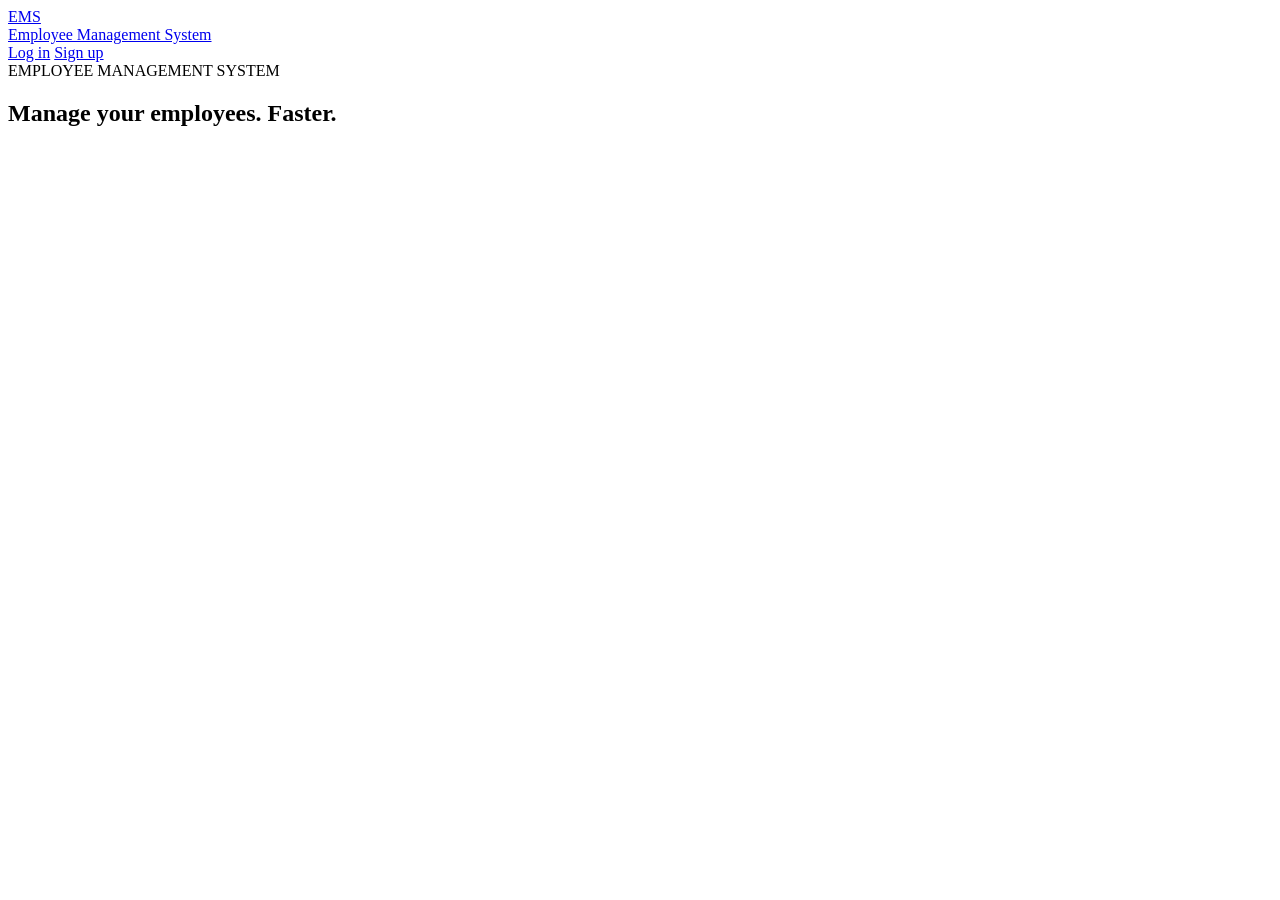
==== index.html @ 59669520 "Refactor HTML files to improve structure and readability" ====
<!doctype html>
<html lang="en">
  <head>
    <meta charset="UTF-8" />
    <meta name="viewport" content="width=device-width, initial-scale=1.0" />
    <title>EMS | Employee Management System</title>
    <link rel="stylesheet" href="assets/global.css" />
    <link rel="stylesheet" href="assets/landing.css" />
  </head>
  <body>
    <header class="top-nav" role="banner">
      <div class="nav-inner">
        <a class="brand" href="index.html" aria-label="I-PIPES home">
          <div class="brand-title">EMS</div>
          <div class="brand-subtitle">Employee Management System</div>
        </a>
        <nav class="nav-actions" aria-label="Primary actions">
          <a class="btn btn-secondary" href="login/index.html">Log in</a>
          <a class="btn btn-primary" href="signup/index.html">Sign up</a>
        </nav>
      </div>
    </header>
    <main class="page">
      <section class="hero" aria-label="Hero">
        <div class="hero-inner">
          <div class="hero-content">
            <div class="kicker">EMPLOYEE MANAGEMENT SYSTEM</div>
            <h1>Manage your employees. Faster.</h1>
          </div>
        </div>
      </section>
    </main>
  </body>
</html>
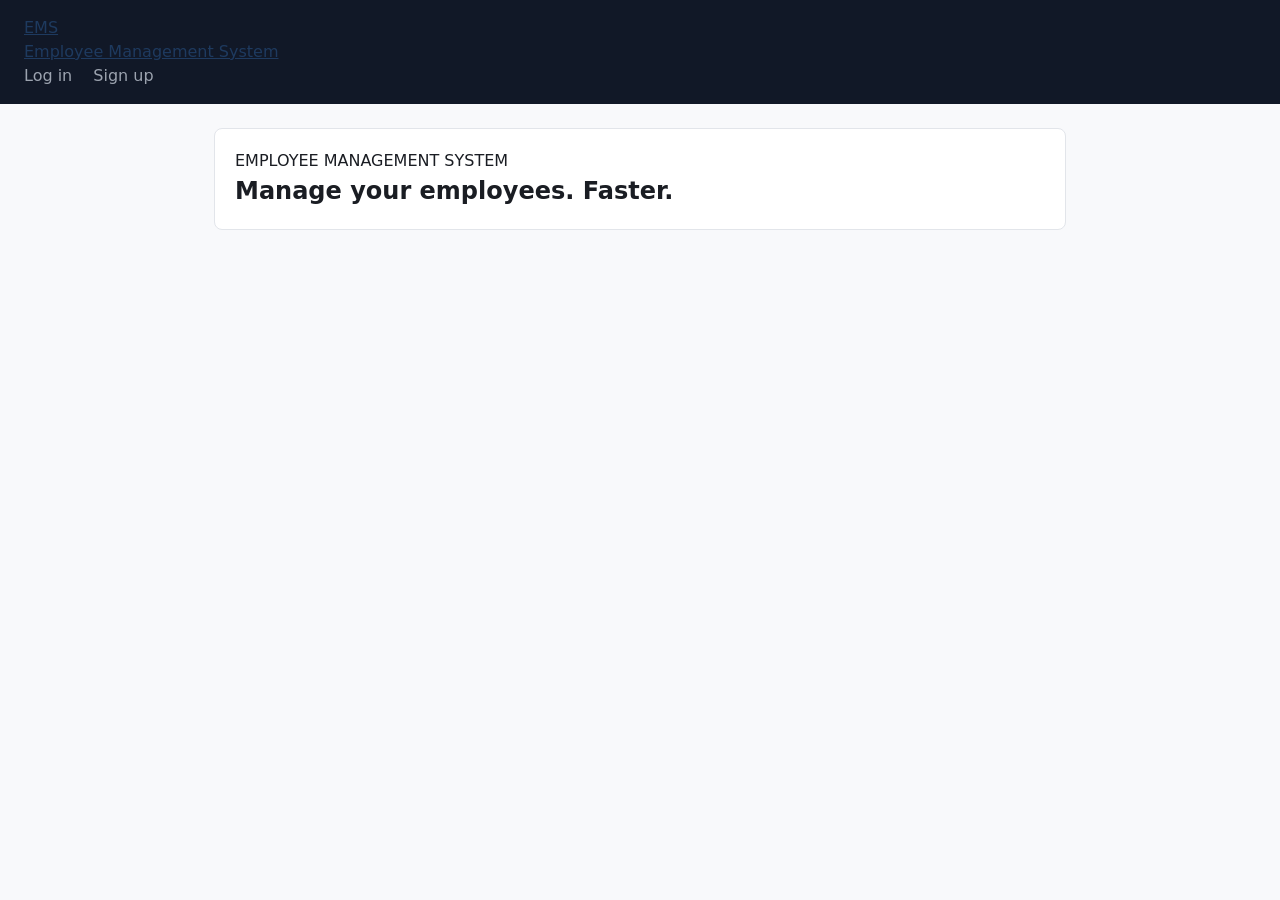
==== commit bce8ed6e: "Update index.html to change stylesheet links and navigation paths; remove unused login.html file" ====
--- a/index.html
+++ b/index.html
@@ -4,8 +4,7 @@
     <meta charset="UTF-8" />
     <meta name="viewport" content="width=device-width, initial-scale=1.0" />
     <title>EMS | Employee Management System</title>
-    <link rel="stylesheet" href="assets/global.css" />
-    <link rel="stylesheet" href="assets/landing.css" />
+    <link rel="stylesheet" href="css/style.css">
   </head>
   <body>
     <header class="top-nav" role="banner">
@@ -15,8 +14,8 @@
           <div class="brand-subtitle">Employee Management System</div>
         </a>
         <nav class="nav-actions" aria-label="Primary actions">
-          <a class="btn btn-secondary" href="login/index.html">Log in</a>
-          <a class="btn btn-primary" href="signup/index.html">Sign up</a>
+          <a class="btn btn-secondary" href="pages/login.html">Log in</a>
+          <a class="btn btn-primary" href="pages/signup.html">Sign up</a>
         </nav>
       </div>
     </header>
--- a/css/style.css
+++ b/css/style.css
@@ -0,0 +1,282 @@
+/* ---------- Reset & base ---------- */
+*, *::before, *::after {
+    box-sizing: border-box;
+    margin: 0;
+    padding: 0;
+  }
+  
+  body {
+    font-family: system-ui, -apple-system, "Segoe UI", sans-serif;
+    color: #1a1d23;
+    background: #f8f9fb;
+    line-height: 1.5;
+  }
+  
+  a {
+    color: #1e3a5f;
+  }
+  
+  /* ---------- Header / nav ---------- */
+  header {
+    display: flex;
+    align-items: center;
+    gap: 2rem;
+    padding: 1rem 1.5rem;
+    background: #111827;
+    color: #fff;
+  }
+  
+  header h1 {
+    font-size: 1.1rem;
+  }
+  
+  header nav a {
+    color: #9ca3af;
+    text-decoration: none;
+    margin-right: 1rem;
+  }
+  
+  header nav a:hover {
+    color: #fff;
+  }
+  
+  /* ---------- Layout ---------- */
+  main {
+    max-width: 900px;
+    margin: 0 auto;
+    padding: 1.5rem;
+  }
+  
+  main > a {
+    display: inline-block;
+    margin-bottom: 1rem;
+    text-decoration: none;
+  }
+  
+  /* ---------- Buttons ---------- */
+  button {
+    font: inherit;
+    cursor: pointer;
+    border: 1px solid #1e3a5f;
+    background: #1e3a5f;
+    color: #fff;
+    padding: 0.5rem 1rem;
+    border-radius: 6px;
+  }
+  
+  button:hover {
+    background: #152a45;
+  }
+  
+  button.secondary {
+    background: #fff;
+    color: #1a1d23;
+    border-color: #e2e5ea;
+  }
+  
+  button.secondary:hover {
+    background: #f3f4f6;
+  }
+  
+  button.danger {
+    background: #dc2626;
+    border-color: #dc2626;
+  }
+  
+  button.danger:hover {
+    background: #b91c1c;
+  }
+  
+  /* ---------- Forms ---------- */
+  label {
+    display: block;
+    font-size: 0.875rem;
+    font-weight: 600;
+    margin-top: 0.75rem;
+    margin-bottom: 0.25rem;
+  }
+  
+  input, select {
+    font: inherit;
+    width: 100%;
+    padding: 0.5rem;
+    border: 1px solid #e2e5ea;
+    border-radius: 6px;
+  }
+  
+  input:focus, select:focus {
+    outline: 2px solid #1e3a5f;
+    outline-offset: 1px;
+  }
+  
+  input.error, select.error {
+    border-color: #dc2626;
+  }
+  
+  .field-error {
+    display: block;
+    color: #dc2626;
+    font-size: 0.8rem;
+    min-height: 1.1em;
+  }
+  
+  /* ---------- Dashboard stats ---------- */
+  #stats {
+    display: grid;
+    grid-template-columns: repeat(auto-fit, minmax(150px, 1fr));
+    gap: 1rem;
+    margin: 1.5rem 0;
+  }
+  
+  .stat-card {
+    background: #fff;
+    border: 1px solid #e2e5ea;
+    border-radius: 8px;
+    padding: 1rem;
+  }
+  
+  .stat-label {
+    font-size: 0.8rem;
+    color: #6b7280;
+  }
+  
+  .stat-value {
+    font-size: 1.75rem;
+    font-weight: 600;
+  }
+  
+  #recent-list {
+    list-style: none;
+  }
+  
+  #recent-list li {
+    display: flex;
+    justify-content: space-between;
+    padding: 0.6rem 0;
+    border-bottom: 1px solid #eef0f3;
+  }
+  
+  #recent-list a {
+    text-decoration: none;
+    font-weight: 500;
+  }
+  
+  /* ---------- Employees page ---------- */
+  .page-header {
+    display: flex;
+    justify-content: space-between;
+    align-items: center;
+    margin-bottom: 1rem;
+  }
+  
+  #search-input {
+    margin-bottom: 1rem;
+    max-width: 300px;
+  }
+  
+  table {
+    width: 100%;
+    border-collapse: collapse;
+    background: #fff;
+  }
+  
+  th, td {
+    text-align: left;
+    padding: 0.6rem 0.75rem;
+    border-bottom: 1px solid #eef0f3;
+    font-size: 0.9rem;
+  }
+  
+  th {
+    color: #6b7280;
+    font-weight: 600;
+    font-size: 0.8rem;
+    text-transform: uppercase;
+  }
+  
+  td .actions button {
+    padding: 0.25rem 0.6rem;
+    font-size: 0.8rem;
+    margin-right: 0.25rem;
+  }
+  
+  .badge {
+    display: inline-block;
+    padding: 0.15rem 0.55rem;
+    border-radius: 999px;
+    font-size: 0.75rem;
+    font-weight: 600;
+  }
+  
+  .badge--active { background: #ecfdf5; color: #059669; }
+  .badge--leave { background: #fffbeb; color: #d97706; }
+  .badge--terminated { background: #fef2f2; color: #dc2626; }
+  
+  /* ---------- Modal (dialog element) ---------- */
+  dialog {
+    border: none;
+    border-radius: 10px;
+    padding: 1.5rem;
+    width: 90%;
+    max-width: 420px;
+  }
+  
+  dialog::backdrop {
+    background: rgba(0, 0, 0, 0.4);
+  }
+  
+  .modal-actions {
+    display: flex;
+    justify-content: flex-end;
+    gap: 0.5rem;
+    margin-top: 1.25rem;
+  }
+  
+  /* ---------- Employee details ---------- */
+  #profile-content {
+    background: #fff;
+    border: 1px solid #e2e5ea;
+    border-radius: 8px;
+    padding: 1.5rem;
+  }
+  
+  .profile-name {
+    font-size: 1.3rem;
+    margin-bottom: 0.25rem;
+  }
+  
+  .detail-grid {
+    display: grid;
+    grid-template-columns: repeat(auto-fit, minmax(180px, 1fr));
+    gap: 1rem;
+    margin: 1rem 0;
+  }
+  
+  .detail-label {
+    font-size: 0.75rem;
+    color: #6b7280;
+  }
+  
+  .profile-actions {
+    display: flex;
+    gap: 0.5rem;
+    margin-top: 1rem;
+  }
+  
+  /* ---------- Settings ---------- */
+  main section {
+    background: #fff;
+    border: 1px solid #e2e5ea;
+    border-radius: 8px;
+    padding: 1.25rem;
+    margin-bottom: 1rem;
+  }
+  
+  main section h3 {
+    margin-bottom: 0.5rem;
+  }
+  
+  main section p {
+    margin-bottom: 0.75rem;
+    color: #4b5563;
+  }
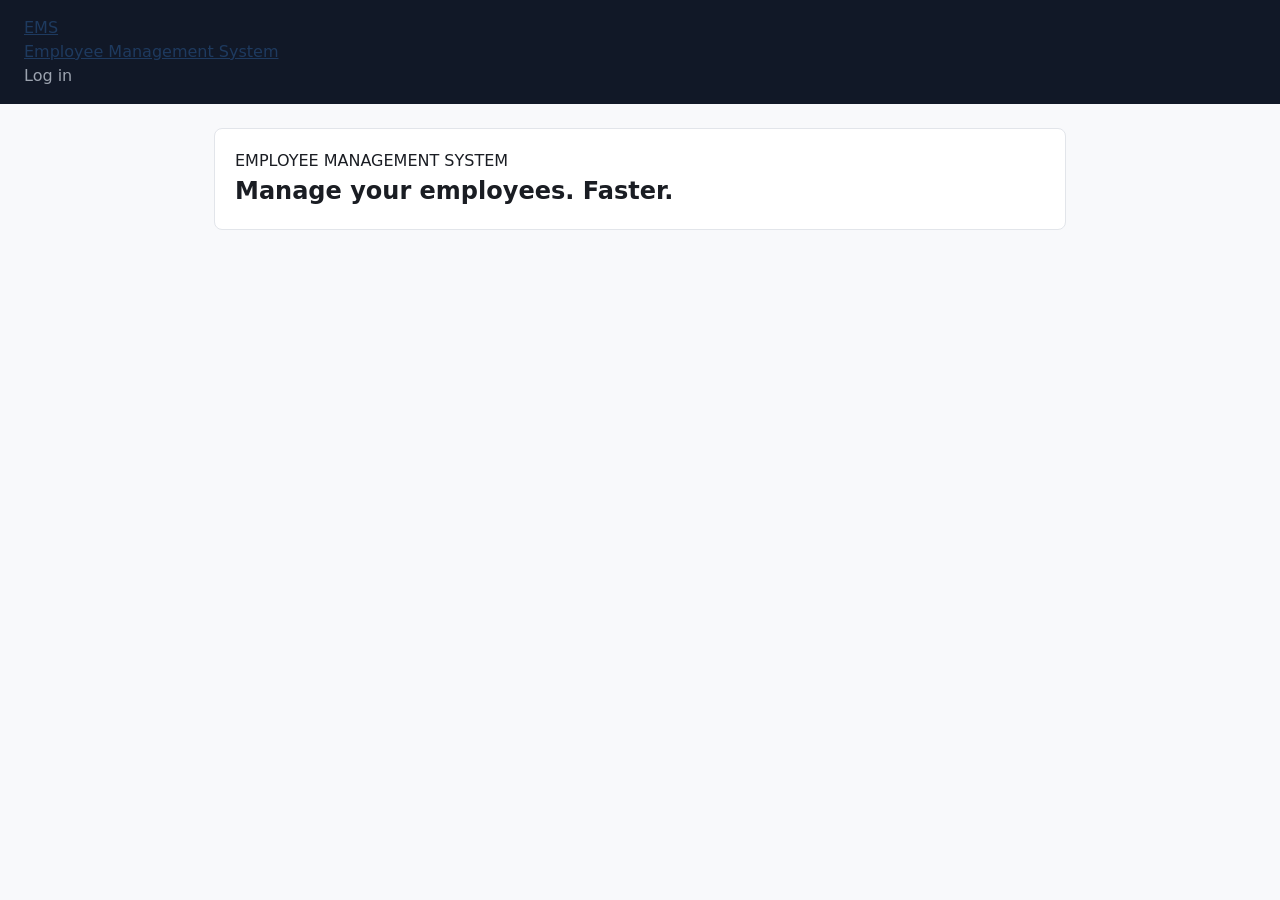
==== commit 74673636: "Update index.html to reflect brand name change and adjust login.html stylesheet path for correct rel" ====
--- a/index.html
+++ b/index.html
@@ -9,13 +9,12 @@
   <body>
     <header class="top-nav" role="banner">
       <div class="nav-inner">
-        <a class="brand" href="index.html" aria-label="I-PIPES home">
+        <a class="brand" href="index.html" aria-label="EMS home">
           <div class="brand-title">EMS</div>
           <div class="brand-subtitle">Employee Management System</div>
         </a>
         <nav class="nav-actions" aria-label="Primary actions">
           <a class="btn btn-secondary" href="pages/login.html">Log in</a>
-          <a class="btn btn-primary" href="pages/signup.html">Sign up</a>
         </nav>
       </div>
     </header>
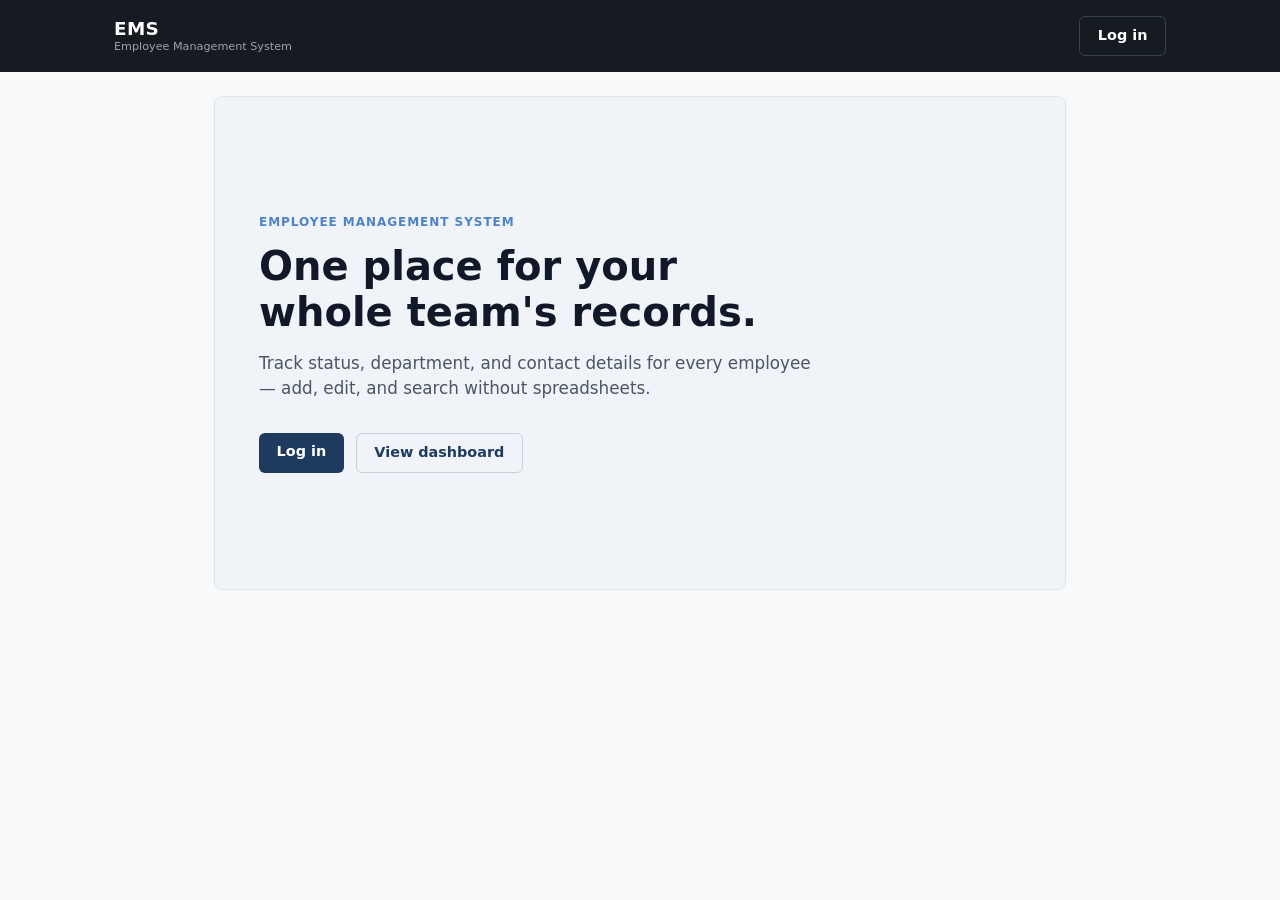
==== commit bb8d5794: "Enhance UI by updating index.html hero section, adding sidebar navigation to multiple pages, and imp" ====
--- a/index.html
+++ b/index.html
@@ -23,7 +23,12 @@
         <div class="hero-inner">
           <div class="hero-content">
             <div class="kicker">EMPLOYEE MANAGEMENT SYSTEM</div>
-            <h1>Manage your employees. Faster.</h1>
+            <h1>One place for your whole team's records.</h1>
+            <p class="hero-sub">Track status, department, and contact details for every employee — add, edit, and search without spreadsheets.</p>
+            <div class="hero-actions">
+              <a class="btn btn-primary" href="pages/login.html">Log in</a>
+              <a class="btn btn-outline" href="pages/dashboard.html">View dashboard</a>
+            </div>
           </div>
         </div>
       </section>
--- a/css/style.css
+++ b/css/style.css
@@ -1,282 +1,543 @@
 /* ---------- Reset & base ---------- */
 *, *::before, *::after {
-    box-sizing: border-box;
-    margin: 0;
+  box-sizing: border-box;
+  margin: 0;
+  padding: 0;
+}
+
+body {
+  font-family: system-ui, -apple-system, "Segoe UI", sans-serif;
+  color: #1a1d23;
+  background: #f8f9fb;
+  line-height: 1.5;
+}
+
+a {
+  color: #1e3a5f;
+}
+
+/* ---------- Sidebar nav ---------- */
+.sidebar {
+  position: fixed;
+  top: 0;
+  left: 0;
+  bottom: 0;
+  width: 220px;
+  background: #161b22;
+  color: #fff;
+  display: flex;
+  flex-direction: column;
+  padding: 1.5rem 0;
+  z-index: 10;
+}
+
+.sidebar-brand {
+  padding: 0 1.5rem 1.5rem;
+  margin-bottom: 0.5rem;
+  border-bottom: 1px solid #262c36;
+}
+
+.sidebar-brand .brand-title {
+  font-size: 1.15rem;
+  font-weight: 700;
+  letter-spacing: 0.02em;
+}
+
+.sidebar-brand .brand-subtitle {
+  font-size: 0.7rem;
+  color: #6b7280;
+  margin-top: 0.15rem;
+}
+
+.sidebar nav {
+  display: flex;
+  flex-direction: column;
+  gap: 0.15rem;
+  padding: 0.75rem 0.75rem;
+}
+
+.sidebar nav a {
+  color: #9ca3af;
+  text-decoration: none;
+  font-size: 0.9rem;
+  padding: 0.55rem 0.75rem;
+  border-radius: 6px;
+  border-left: 3px solid transparent;
+}
+
+.sidebar nav a:hover {
+  color: #fff;
+  background: #1f242d;
+}
+
+.sidebar nav a.active {
+  color: #fff;
+  background: #1f242d;
+  border-left-color: #4f83c7;
+  font-weight: 600;
+}
+
+.sidebar-footer {
+  margin-top: auto;
+  padding: 1rem 1.5rem 0;
+  border-top: 1px solid #262c36;
+  font-size: 0.75rem;
+  color: #6b7280;
+}
+
+/* ---------- Layout ---------- */
+main {
+  max-width: 900px;
+  margin: 0 auto;
+  padding: 1.5rem;
+}
+
+body.with-sidebar main {
+  margin-left: 220px;
+  max-width: 900px;
+  padding: 2rem;
+  width: 100%;
+}
+
+main > a {
+  display: inline-block;
+  margin-bottom: 1rem;
+  text-decoration: none;
+}
+
+/* ---------- Landing page ---------- */
+.top-nav {
+  background: #161b22;
+  color: #fff;
+  padding: 1rem 0;
+}
+
+.nav-inner {
+  max-width: 1100px;
+  margin: 0 auto;
+  padding: 0 1.5rem;
+  display: flex;
+  align-items: center;
+  justify-content: space-between;
+}
+
+.brand {
+  text-decoration: none;
+  color: #fff;
+  line-height: 1.2;
+}
+
+.brand .brand-title {
+  font-size: 1.15rem;
+  font-weight: 700;
+  letter-spacing: 0.02em;
+}
+
+.brand .brand-subtitle {
+  font-size: 0.7rem;
+  color: #9ca3af;
+}
+
+.btn {
+  display: inline-block;
+  text-decoration: none;
+  font-size: 0.9rem;
+  font-weight: 600;
+  padding: 0.5rem 1.1rem;
+  border-radius: 6px;
+}
+
+.btn-secondary {
+  background: transparent;
+  color: #fff;
+  border: 1px solid #374151;
+}
+
+.btn-secondary:hover {
+  background: #1f242d;
+}
+
+.hero {
+  background: #f0f3f8;
+  border-bottom: 1px solid #e2e5ea;
+}
+
+.hero-inner {
+  max-width: 1100px;
+  margin: 0 auto;
+  padding: 6rem 1.5rem;
+}
+
+.hero-content {
+  max-width: 560px;
+}
+
+.kicker {
+  font-size: 0.75rem;
+  font-weight: 700;
+  letter-spacing: 0.08em;
+  color: #4f83c7;
+  margin-bottom: 0.75rem;
+}
+
+.hero h1 {
+  font-size: 2.5rem;
+  line-height: 1.15;
+  color: #111827;
+  margin-bottom: 1rem;
+}
+
+.hero-sub {
+  font-size: 1.05rem;
+  color: #4b5563;
+  margin-bottom: 2rem;
+}
+
+.hero-actions {
+  display: flex;
+  gap: 0.75rem;
+}
+
+.btn-primary {
+  background: #1e3a5f;
+  color: #fff;
+}
+
+.btn-primary:hover {
+  background: #152a45;
+}
+
+.btn-outline {
+  background: transparent;
+  color: #1e3a5f;
+  border: 1px solid #c7d0dc;
+}
+
+.btn-outline:hover {
+  background: #e2e8f2;
+}
+
+/* ---------- Login page ---------- */
+.auth-shell {
+  min-height: 100vh;
+  display: flex;
+  align-items: center;
+  justify-content: center;
+  background: #f0f3f8;
+  padding: 1.5rem;
+}
+
+.auth-card {
+  background: #fff;
+  border: 1px solid #e2e5ea;
+  border-radius: 10px;
+  padding: 2rem;
+  width: 100%;
+  max-width: 380px;
+  box-shadow: 0 1px 3px rgba(17, 24, 39, 0.06);
+}
+
+.auth-card .brand-title {
+  font-size: 1.2rem;
+  font-weight: 700;
+  color: #111827;
+}
+
+.auth-card .brand-subtitle {
+  font-size: 0.8rem;
+  color: #6b7280;
+  margin-bottom: 1.5rem;
+}
+
+.auth-card button[type="submit"] {
+  width: 100%;
+  margin-top: 1.25rem;
+}
+
+/* ---------- Buttons ---------- */
+button {
+  font: inherit;
+  cursor: pointer;
+  border: 1px solid #1e3a5f;
+  background: #1e3a5f;
+  color: #fff;
+  padding: 0.5rem 1rem;
+  border-radius: 6px;
+}
+
+button:hover {
+  background: #152a45;
+}
+
+button.secondary {
+  background: #fff;
+  color: #1a1d23;
+  border-color: #e2e5ea;
+}
+
+button.secondary:hover {
+  background: #f3f4f6;
+}
+
+button.danger {
+  background: #dc2626;
+  border-color: #dc2626;
+}
+
+button.danger:hover {
+  background: #b91c1c;
+}
+
+/* ---------- Forms ---------- */
+label {
+  display: block;
+  font-size: 0.875rem;
+  font-weight: 600;
+  margin-top: 0.75rem;
+  margin-bottom: 0.25rem;
+}
+
+input, select {
+  font: inherit;
+  width: 100%;
+  padding: 0.5rem;
+  border: 1px solid #e2e5ea;
+  border-radius: 6px;
+}
+
+input:focus, select:focus {
+  outline: 2px solid #1e3a5f;
+  outline-offset: 1px;
+}
+
+input.error, select.error {
+  border-color: #dc2626;
+}
+
+.field-error {
+  display: block;
+  color: #dc2626;
+  font-size: 0.8rem;
+  min-height: 1.1em;
+}
+
+/* ---------- Dashboard stats ---------- */
+#stats {
+  display: grid;
+  grid-template-columns: repeat(auto-fit, minmax(150px, 1fr));
+  gap: 1rem;
+  margin: 1.5rem 0;
+}
+
+.stat-card {
+  background: #fff;
+  border: 1px solid #e2e5ea;
+  border-radius: 8px;
+  padding: 1rem;
+}
+
+.stat-label {
+  font-size: 0.8rem;
+  color: #6b7280;
+}
+
+.stat-value {
+  font-size: 1.75rem;
+  font-weight: 600;
+}
+
+#recent-list {
+  list-style: none;
+}
+
+#recent-list li {
+  display: flex;
+  justify-content: space-between;
+  padding: 0.6rem 0;
+  border-bottom: 1px solid #eef0f3;
+}
+
+#recent-list a {
+  text-decoration: none;
+  font-weight: 500;
+}
+
+/* ---------- Employees page ---------- */
+.page-header {
+  display: flex;
+  justify-content: space-between;
+  align-items: center;
+  margin-bottom: 1rem;
+}
+
+#search-input {
+  margin-bottom: 1rem;
+  max-width: 300px;
+}
+
+table {
+  width: 100%;
+  border-collapse: collapse;
+  background: #fff;
+}
+
+th, td {
+  text-align: left;
+  padding: 0.6rem 0.75rem;
+  border-bottom: 1px solid #eef0f3;
+  font-size: 0.9rem;
+}
+
+th {
+  color: #6b7280;
+  font-weight: 600;
+  font-size: 0.8rem;
+  text-transform: uppercase;
+}
+
+td .actions button {
+  padding: 0.25rem 0.6rem;
+  font-size: 0.8rem;
+  margin-right: 0.25rem;
+}
+
+.badge {
+  display: inline-block;
+  padding: 0.15rem 0.55rem;
+  border-radius: 999px;
+  font-size: 0.75rem;
+  font-weight: 600;
+}
+
+.badge--active { background: #ecfdf5; color: #059669; }
+.badge--leave { background: #fffbeb; color: #d97706; }
+.badge--terminated { background: #fef2f2; color: #dc2626; }
+
+/* ---------- Modal (dialog element) ---------- */
+dialog {
+  border: none;
+  border-radius: 10px;
+  padding: 1.5rem;
+  width: 90%;
+  max-width: 420px;
+}
+
+dialog::backdrop {
+  background: rgba(0, 0, 0, 0.4);
+}
+
+.modal-actions {
+  display: flex;
+  justify-content: flex-end;
+  gap: 0.5rem;
+  margin-top: 1.25rem;
+}
+
+/* ---------- Employee details ---------- */
+#profile-content {
+  background: #fff;
+  border: 1px solid #e2e5ea;
+  border-radius: 8px;
+  padding: 1.5rem;
+}
+
+.profile-name {
+  font-size: 1.3rem;
+  margin-bottom: 0.25rem;
+}
+
+.detail-grid {
+  display: grid;
+  grid-template-columns: repeat(auto-fit, minmax(180px, 1fr));
+  gap: 1rem;
+  margin: 1rem 0;
+}
+
+.detail-label {
+  font-size: 0.75rem;
+  color: #6b7280;
+}
+
+.profile-actions {
+  display: flex;
+  gap: 0.5rem;
+  margin-top: 1rem;
+}
+
+/* ---------- Settings ---------- */
+main section {
+  background: #fff;
+  border: 1px solid #e2e5ea;
+  border-radius: 8px;
+  padding: 1.25rem;
+  margin-bottom: 1rem;
+}
+
+main section h3 {
+  margin-bottom: 0.5rem;
+}
+
+main section p {
+  margin-bottom: 0.75rem;
+  color: #4b5563;
+}
+
+/* ---------- Responsive ---------- */
+@media (max-width: 720px) {
+  .sidebar {
+    position: static;
+    width: 100%;
+    flex-direction: row;
+    align-items: center;
+    padding: 0.75rem 1rem;
+    gap: 1rem;
+  }
+
+  .sidebar-brand {
     padding: 0;
-  }
-  
-  body {
-    font-family: system-ui, -apple-system, "Segoe UI", sans-serif;
-    color: #1a1d23;
-    background: #f8f9fb;
-    line-height: 1.5;
-  }
-  
-  a {
-    color: #1e3a5f;
-  }
-  
-  /* ---------- Header / nav ---------- */
-  header {
-    display: flex;
-    align-items: center;
-    gap: 2rem;
-    padding: 1rem 1.5rem;
-    background: #111827;
-    color: #fff;
-  }
-  
-  header h1 {
-    font-size: 1.1rem;
-  }
-  
-  header nav a {
-    color: #9ca3af;
-    text-decoration: none;
-    margin-right: 1rem;
-  }
-  
-  header nav a:hover {
-    color: #fff;
-  }
-  
-  /* ---------- Layout ---------- */
-  main {
-    max-width: 900px;
-    margin: 0 auto;
-    padding: 1.5rem;
-  }
-  
-  main > a {
-    display: inline-block;
-    margin-bottom: 1rem;
-    text-decoration: none;
-  }
-  
-  /* ---------- Buttons ---------- */
-  button {
-    font: inherit;
-    cursor: pointer;
-    border: 1px solid #1e3a5f;
-    background: #1e3a5f;
-    color: #fff;
-    padding: 0.5rem 1rem;
-    border-radius: 6px;
-  }
-  
-  button:hover {
-    background: #152a45;
-  }
-  
-  button.secondary {
-    background: #fff;
-    color: #1a1d23;
-    border-color: #e2e5ea;
-  }
-  
-  button.secondary:hover {
-    background: #f3f4f6;
-  }
-  
-  button.danger {
-    background: #dc2626;
-    border-color: #dc2626;
-  }
-  
-  button.danger:hover {
-    background: #b91c1c;
-  }
-  
-  /* ---------- Forms ---------- */
-  label {
-    display: block;
-    font-size: 0.875rem;
-    font-weight: 600;
-    margin-top: 0.75rem;
-    margin-bottom: 0.25rem;
-  }
-  
-  input, select {
-    font: inherit;
-    width: 100%;
-    padding: 0.5rem;
-    border: 1px solid #e2e5ea;
-    border-radius: 6px;
-  }
-  
-  input:focus, select:focus {
-    outline: 2px solid #1e3a5f;
-    outline-offset: 1px;
-  }
-  
-  input.error, select.error {
-    border-color: #dc2626;
-  }
-  
-  .field-error {
-    display: block;
-    color: #dc2626;
-    font-size: 0.8rem;
-    min-height: 1.1em;
-  }
-  
-  /* ---------- Dashboard stats ---------- */
-  #stats {
-    display: grid;
-    grid-template-columns: repeat(auto-fit, minmax(150px, 1fr));
-    gap: 1rem;
-    margin: 1.5rem 0;
-  }
-  
-  .stat-card {
-    background: #fff;
-    border: 1px solid #e2e5ea;
-    border-radius: 8px;
-    padding: 1rem;
-  }
-  
-  .stat-label {
-    font-size: 0.8rem;
-    color: #6b7280;
-  }
-  
-  .stat-value {
-    font-size: 1.75rem;
-    font-weight: 600;
-  }
-  
-  #recent-list {
-    list-style: none;
-  }
-  
-  #recent-list li {
-    display: flex;
-    justify-content: space-between;
-    padding: 0.6rem 0;
-    border-bottom: 1px solid #eef0f3;
-  }
-  
-  #recent-list a {
-    text-decoration: none;
-    font-weight: 500;
-  }
-  
-  /* ---------- Employees page ---------- */
-  .page-header {
-    display: flex;
-    justify-content: space-between;
-    align-items: center;
-    margin-bottom: 1rem;
-  }
-  
-  #search-input {
-    margin-bottom: 1rem;
-    max-width: 300px;
-  }
-  
-  table {
-    width: 100%;
-    border-collapse: collapse;
-    background: #fff;
-  }
-  
-  th, td {
-    text-align: left;
-    padding: 0.6rem 0.75rem;
-    border-bottom: 1px solid #eef0f3;
-    font-size: 0.9rem;
-  }
-  
-  th {
-    color: #6b7280;
-    font-weight: 600;
-    font-size: 0.8rem;
-    text-transform: uppercase;
-  }
-  
-  td .actions button {
-    padding: 0.25rem 0.6rem;
-    font-size: 0.8rem;
-    margin-right: 0.25rem;
-  }
-  
-  .badge {
-    display: inline-block;
-    padding: 0.15rem 0.55rem;
-    border-radius: 999px;
-    font-size: 0.75rem;
-    font-weight: 600;
-  }
-  
-  .badge--active { background: #ecfdf5; color: #059669; }
-  .badge--leave { background: #fffbeb; color: #d97706; }
-  .badge--terminated { background: #fef2f2; color: #dc2626; }
-  
-  /* ---------- Modal (dialog element) ---------- */
-  dialog {
-    border: none;
-    border-radius: 10px;
-    padding: 1.5rem;
-    width: 90%;
-    max-width: 420px;
-  }
-  
-  dialog::backdrop {
-    background: rgba(0, 0, 0, 0.4);
-  }
-  
-  .modal-actions {
-    display: flex;
-    justify-content: flex-end;
-    gap: 0.5rem;
-    margin-top: 1.25rem;
-  }
-  
-  /* ---------- Employee details ---------- */
-  #profile-content {
-    background: #fff;
-    border: 1px solid #e2e5ea;
-    border-radius: 8px;
-    padding: 1.5rem;
-  }
-  
-  .profile-name {
-    font-size: 1.3rem;
-    margin-bottom: 0.25rem;
-  }
-  
-  .detail-grid {
-    display: grid;
-    grid-template-columns: repeat(auto-fit, minmax(180px, 1fr));
-    gap: 1rem;
-    margin: 1rem 0;
-  }
-  
-  .detail-label {
-    font-size: 0.75rem;
-    color: #6b7280;
-  }
-  
-  .profile-actions {
-    display: flex;
-    gap: 0.5rem;
-    margin-top: 1rem;
-  }
-  
-  /* ---------- Settings ---------- */
-  main section {
-    background: #fff;
-    border: 1px solid #e2e5ea;
-    border-radius: 8px;
+    margin-bottom: 0;
+    border-bottom: none;
+  }
+
+  .sidebar nav {
+    flex-direction: row;
+    padding: 0;
+    overflow-x: auto;
+  }
+
+  .sidebar nav a {
+    border-left: none;
+    border-bottom: 3px solid transparent;
+    white-space: nowrap;
+  }
+
+  .sidebar nav a.active {
+    border-left-color: transparent;
+    border-bottom-color: #4f83c7;
+  }
+
+  .sidebar-footer {
+    display: none;
+  }
+
+  body.with-sidebar main {
+    margin-left: 0;
     padding: 1.25rem;
-    margin-bottom: 1rem;
-  }
-  
-  main section h3 {
-    margin-bottom: 0.5rem;
-  }
-  
-  main section p {
-    margin-bottom: 0.75rem;
-    color: #4b5563;
-  }+  }
+
+  .hero-inner {
+    padding: 3rem 1.25rem;
+  }
+
+  .hero h1 {
+    font-size: 1.9rem;
+  }
+
+  .hero-actions {
+    flex-direction: column;
+  }
+
+  .nav-inner {
+    padding: 0 1.25rem;
+  }
+}
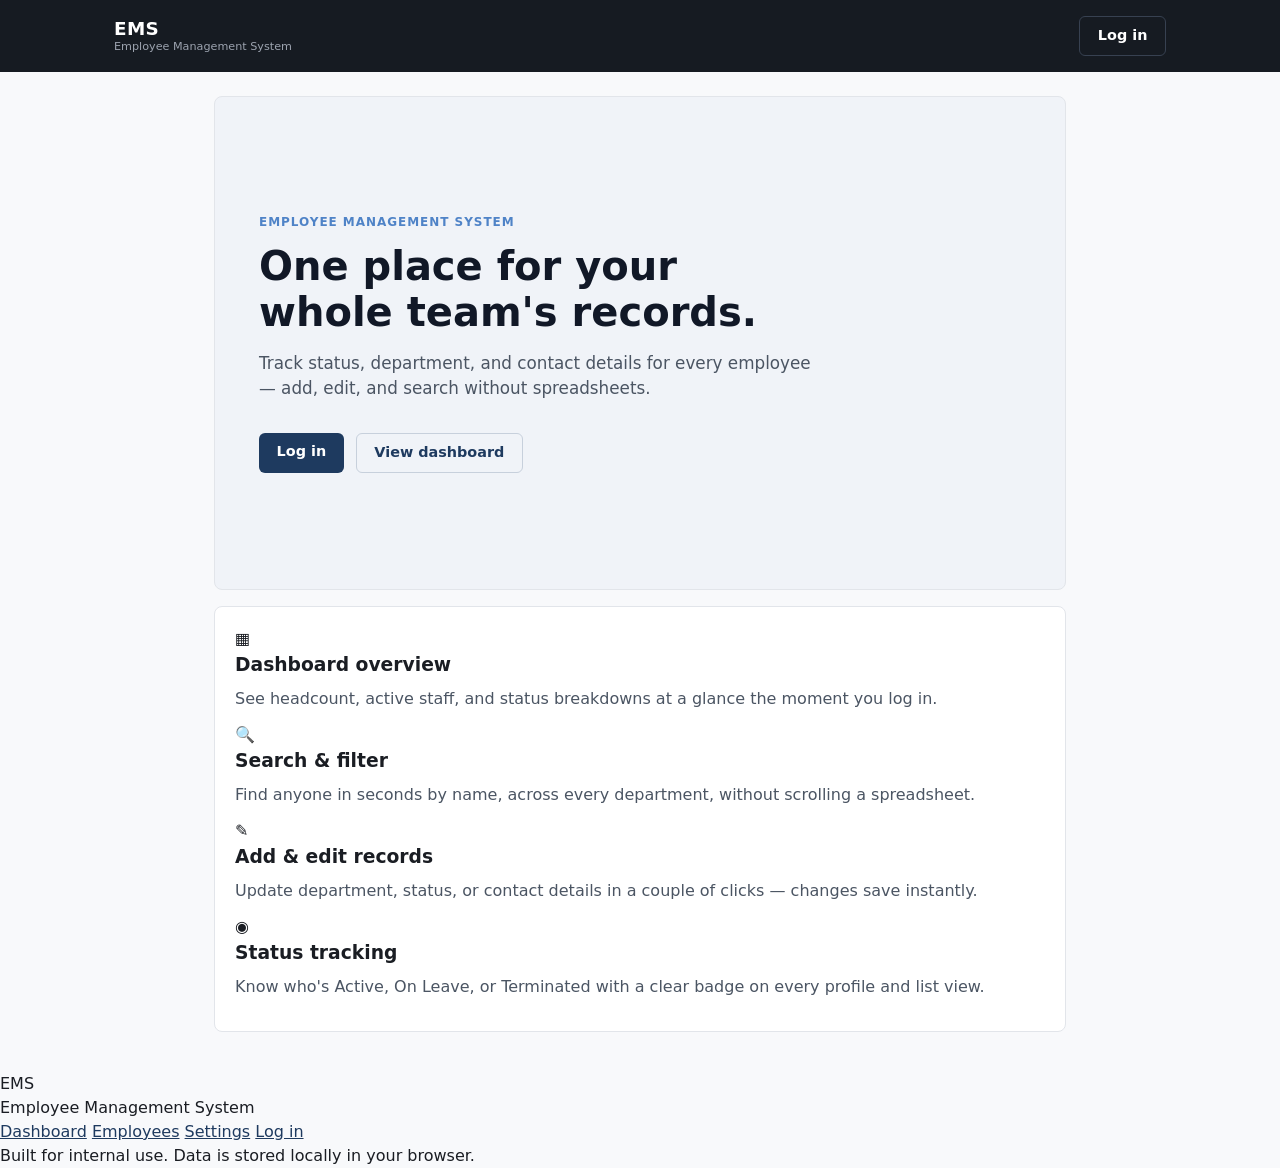
==== commit 6b30bedc: "Add feature section and footer to index.html for enhanced user navigation and information display" ====
--- a/index.html
+++ b/index.html
@@ -32,6 +32,53 @@
           </div>
         </div>
       </section>
+
+      <section class="features" aria-label="Features">
+        <div class="features-inner">
+          <div class="feature-card">
+            <div class="feature-icon" aria-hidden="true">▦</div>
+            <h3>Dashboard overview</h3>
+            <p>See headcount, active staff, and status breakdowns at a glance the moment you log in.</p>
+          </div>
+
+          <div class="feature-card">
+            <div class="feature-icon" aria-hidden="true">🔍</div>
+            <h3>Search &amp; filter</h3>
+            <p>Find anyone in seconds by name, across every department, without scrolling a spreadsheet.</p>
+          </div>
+
+          <div class="feature-card">
+            <div class="feature-icon" aria-hidden="true">✎</div>
+            <h3>Add &amp; edit records</h3>
+            <p>Update department, status, or contact details in a couple of clicks — changes save instantly.</p>
+          </div>
+
+          <div class="feature-card">
+            <div class="feature-icon" aria-hidden="true">◉</div>
+            <h3>Status tracking</h3>
+            <p>Know who's Active, On Leave, or Terminated with a clear badge on every profile and list view.</p>
+          </div>
+        </div>
+      </section>
     </main>
+
+    <footer class="site-footer">
+      <div class="footer-inner">
+        <div class="footer-brand">
+          <div class="brand-title">EMS</div>
+          <div class="brand-subtitle">Employee Management System</div>
+        </div>
+
+        <nav class="footer-links" aria-label="Footer">
+          <a href="pages/dashboard.html">Dashboard</a>
+          <a href="pages/employees.html">Employees</a>
+          <a href="pages/settings.html">Settings</a>
+          <a href="pages/login.html">Log in</a>
+        </nav>
+      </div>
+      <div class="footer-bottom">
+        <p>Built for internal use. Data is stored locally in your browser.</p>
+      </div>
+    </footer>
   </body>
 </html>
